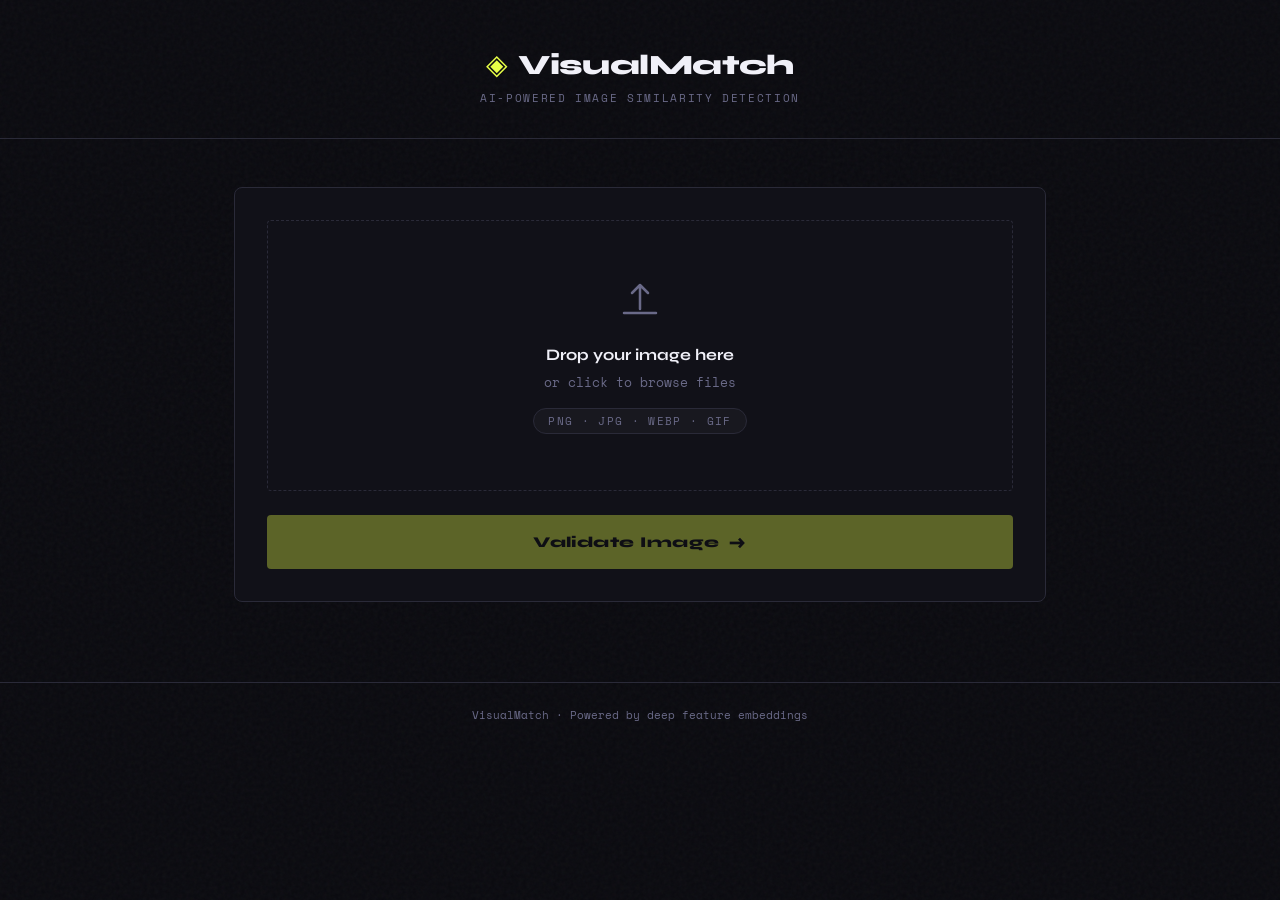
==== Frontend_Website/index.html @ 3f27ea81 "Added Frontend_Website with index.html, script.js, and style.css" ====
<!DOCTYPE html>
<html lang="en">
<head>
  <meta charset="UTF-8" />
  <meta name="viewport" content="width=device-width, initial-scale=1.0"/>
  <title>VisualMatch — Image Similarity Validator</title>
  <link rel="stylesheet" href="style.css" />
  <link href="https://fonts.googleapis.com/css2?family=Syne:wght@400;600;700;800&family=Space+Mono:ital,wght@0,400;0,700;1,400&display=swap" rel="stylesheet"/>
</head>
<body>

  <div class="noise-overlay"></div>

  <header>
    <div class="logo">
      <span class="logo-mark">◈</span>
      <span class="logo-text">VisualMatch</span>
    </div>
    <p class="tagline">AI-Powered Image Similarity Detection</p>
  </header>

  <main>
    <!-- Upload Section -->
    <section class="upload-section">
      <div class="upload-card" id="uploadCard">
        <div class="drop-zone" id="dropZone">
          <div class="drop-icon">
            <svg width="48" height="48" viewBox="0 0 48 48" fill="none">
              <path d="M24 8V32M24 8L16 16M24 8L32 16" stroke="currentColor" stroke-width="2.5" stroke-linecap="round" stroke-linejoin="round"/>
              <path d="M8 36H40" stroke="currentColor" stroke-width="2.5" stroke-linecap="round"/>
            </svg>
          </div>
          <p class="drop-title">Drop your image here</p>
          <p class="drop-sub">or click to browse files</p>
          <p class="drop-formats">PNG · JPG · WEBP · GIF</p>
          <input type="file" id="imageInput" accept="image/*" hidden />
        </div>

        <!-- Preview -->
        <div class="preview-area" id="previewArea" style="display:none;">
          <div class="preview-img-wrap">
            <img id="previewImg" src="" alt="Preview" />
            <button class="remove-btn" id="removeBtn" title="Remove image">✕</button>
          </div>
          <div class="preview-meta" id="previewMeta"></div>
        </div>

        <button class="validate-btn" id="validateBtn" onclick="uploadImage()" disabled>
          <span class="btn-text">Validate Image</span>
          <span class="btn-icon">→</span>
        </button>
      </div>
    </section>

    <!-- Loading -->
    <section class="loading-section" id="loadingSection" style="display:none;">
      <div class="loader-wrap">
        <div class="scanner">
          <div class="scanner-line"></div>
          <div class="scanner-grid"></div>
        </div>
        <p class="loading-text">Analysing visual patterns<span class="dots"></span></p>
        <p class="loading-sub">Comparing against database</p>
      </div>
    </section>

    <!-- Results -->
    <section class="results-section" id="resultsSection" style="display:none;">
      <div class="results-header">
        <div>
          <h2 class="results-title">Similarity Results</h2>
          <p class="results-sub" id="resultsSub">Top matches from database</p>
        </div>
        <button class="reset-btn" onclick="resetAll()">← New Search</button>
      </div>

      <div class="query-preview">
        <div class="query-label">Query Image</div>
        <img id="queryThumb" src="" alt="Query" />
      </div>

      <div class="results-grid" id="resultsGrid"></div>
    </section>

    <!-- Error -->
    <section class="error-section" id="errorSection" style="display:none;">
      <div class="error-card">
        <span class="error-icon">⚠</span>
        <h3 class="error-title">Something went wrong</h3>
        <p class="error-msg" id="errorMsg">Unable to connect to the server.</p>
        <button class="retry-btn" onclick="resetAll()">Try Again</button>
      </div>
    </section>

  </main>

  <footer>
    <p>VisualMatch · Powered by deep feature embeddings</p>
  </footer>

  <script src="script.js"></script>
</body>
</html>
---- Frontend_Website/style.css ----
/* ============================================================
   VisualMatch — style.css
   Aesthetic: Industrial Precision · Dark · High-contrast
   ============================================================ */

@import url('https://fonts.googleapis.com/css2?family=Syne:wght@400;600;700;800&family=Space+Mono:ital,wght@0,400;0,700;1,400&display=swap');

/* ── Reset & Root ─────────────────────────────────────────── */
*, *::before, *::after { box-sizing: border-box; margin: 0; padding: 0; }

:root {
  --bg:        #0a0a0f;
  --surface:   #111118;
  --surface2:  #18181f;
  --border:    #2a2a38;
  --accent:    #e8ff47;
  --accent2:   #47ffe8;
  --text:      #f0f0f8;
  --muted:     #6a6a88;
  --error:     #ff4747;
  --success:   #47ff8f;

  --font-display: 'Syne', sans-serif;
  --font-mono:    'Space Mono', monospace;

  --radius:    4px;
  --radius-lg: 8px;
  --transition: 0.2s cubic-bezier(0.4, 0, 0.2, 1);
}

html { scroll-behavior: smooth; }

body {
  background: var(--bg);
  color: var(--text);
  font-family: var(--font-display);
  min-height: 100vh;
  overflow-x: hidden;
  position: relative;
}

/* Noise texture overlay */
.noise-overlay {
  position: fixed; inset: 0;
  background-image: url("data:image/svg+xml,%3Csvg viewBox='0 0 256 256' xmlns='http://www.w3.org/2000/svg'%3E%3Cfilter id='noise'%3E%3CfeTurbulence type='fractalNoise' baseFrequency='0.9' numOctaves='4' stitchTiles='stitch'/%3E%3C/filter%3E%3Crect width='100%25' height='100%25' filter='url(%23noise)' opacity='0.04'/%3E%3C/svg%3E");
  pointer-events: none;
  z-index: 0;
}

/* ── Header ───────────────────────────────────────────────── */
header {
  display: flex;
  flex-direction: column;
  align-items: center;
  padding: 48px 24px 32px;
  position: relative;
  z-index: 1;
  border-bottom: 1px solid var(--border);
}

.logo {
  display: flex;
  align-items: center;
  gap: 10px;
  margin-bottom: 8px;
}

.logo-mark {
  font-size: 28px;
  color: var(--accent);
  line-height: 1;
  animation: spin-slow 12s linear infinite;
  display: inline-block;
}

@keyframes spin-slow {
  from { transform: rotate(0deg); }
  to   { transform: rotate(360deg); }
}

.logo-text {
  font-size: 28px;
  font-weight: 800;
  letter-spacing: -0.02em;
  color: var(--text);
}

.tagline {
  font-family: var(--font-mono);
  font-size: 11px;
  color: var(--muted);
  letter-spacing: 0.15em;
  text-transform: uppercase;
}

/* ── Main ─────────────────────────────────────────────────── */
main {
  max-width: 860px;
  margin: 0 auto;
  padding: 48px 24px 80px;
  position: relative;
  z-index: 1;
}

/* ── Upload Section ───────────────────────────────────────── */
.upload-section {
  animation: fadeUp 0.5s ease both;
}

@keyframes fadeUp {
  from { opacity: 0; transform: translateY(20px); }
  to   { opacity: 1; transform: translateY(0); }
}

.upload-card {
  background: var(--surface);
  border: 1px solid var(--border);
  border-radius: var(--radius-lg);
  padding: 32px;
  display: flex;
  flex-direction: column;
  gap: 24px;
}

/* Drop Zone */
.drop-zone {
  border: 1.5px dashed var(--border);
  border-radius: var(--radius);
  padding: 56px 24px;
  display: flex;
  flex-direction: column;
  align-items: center;
  gap: 8px;
  cursor: pointer;
  transition: border-color var(--transition), background var(--transition);
  text-align: center;
  position: relative;
  overflow: hidden;
}

.drop-zone::before {
  content: '';
  position: absolute; inset: 0;
  background: radial-gradient(ellipse at 50% 0%, rgba(232,255,71,0.04) 0%, transparent 70%);
  opacity: 0;
  transition: opacity var(--transition);
}

.drop-zone:hover, .drop-zone.drag-over {
  border-color: var(--accent);
  background: rgba(232,255,71,0.02);
}

.drop-zone:hover::before, .drop-zone.drag-over::before {
  opacity: 1;
}

.drop-icon {
  color: var(--muted);
  transition: color var(--transition), transform var(--transition);
  margin-bottom: 8px;
}

.drop-zone:hover .drop-icon,
.drop-zone.drag-over .drop-icon {
  color: var(--accent);
  transform: translateY(-4px);
}

.drop-title {
  font-size: 16px;
  font-weight: 700;
  color: var(--text);
}

.drop-sub {
  font-size: 13px;
  color: var(--muted);
  font-family: var(--font-mono);
}

.drop-formats {
  margin-top: 8px;
  font-size: 11px;
  font-family: var(--font-mono);
  letter-spacing: 0.12em;
  color: var(--muted);
  background: var(--surface2);
  border: 1px solid var(--border);
  border-radius: 20px;
  padding: 4px 14px;
}

/* Preview Area */
.preview-area {
  display: flex;
  align-items: center;
  gap: 20px;
  background: var(--surface2);
  border: 1px solid var(--border);
  border-radius: var(--radius);
  padding: 16px 20px;
  animation: fadeUp 0.3s ease both;
}

.preview-img-wrap {
  position: relative;
  flex-shrink: 0;
}

.preview-img-wrap img {
  width: 80px;
  height: 80px;
  object-fit: cover;
  border-radius: var(--radius);
  border: 1px solid var(--border);
  display: block;
}

.remove-btn {
  position: absolute;
  top: -8px; right: -8px;
  width: 22px; height: 22px;
  border-radius: 50%;
  background: var(--error);
  color: #fff;
  border: none;
  font-size: 10px;
  cursor: pointer;
  display: flex; align-items: center; justify-content: center;
  transition: transform var(--transition);
}

.remove-btn:hover { transform: scale(1.15); }

.preview-meta {
  flex: 1;
  font-family: var(--font-mono);
  font-size: 12px;
  color: var(--muted);
  line-height: 1.7;
}

.preview-meta strong {
  color: var(--text);
  font-family: var(--font-display);
  font-size: 14px;
  font-weight: 700;
  display: block;
  margin-bottom: 2px;
}

/* Validate Button */
.validate-btn {
  width: 100%;
  padding: 16px 24px;
  background: var(--accent);
  color: #0a0a0f;
  border: none;
  border-radius: var(--radius);
  font-family: var(--font-display);
  font-size: 15px;
  font-weight: 800;
  letter-spacing: 0.03em;
  cursor: pointer;
  display: flex;
  align-items: center;
  justify-content: center;
  gap: 10px;
  transition: background var(--transition), transform var(--transition), opacity var(--transition);
  position: relative;
  overflow: hidden;
}

.validate-btn::after {
  content: '';
  position: absolute; inset: 0;
  background: linear-gradient(90deg, transparent 0%, rgba(255,255,255,0.15) 50%, transparent 100%);
  transform: translateX(-100%);
  transition: transform 0.5s ease;
}

.validate-btn:not(:disabled):hover::after {
  transform: translateX(100%);
}

.validate-btn:not(:disabled):hover {
  background: #f5ff6e;
  transform: translateY(-1px);
}

.validate-btn:not(:disabled):active {
  transform: translateY(0);
}

.validate-btn:disabled {
  opacity: 0.35;
  cursor: not-allowed;
}

.btn-icon {
  font-size: 18px;
  transition: transform var(--transition);
}

.validate-btn:not(:disabled):hover .btn-icon {
  transform: translateX(4px);
}

/* ── Loading Section ──────────────────────────────────────── */
.loading-section {
  display: flex;
  justify-content: center;
  padding: 60px 24px;
  animation: fadeUp 0.4s ease both;
}

.loader-wrap {
  text-align: center;
  display: flex;
  flex-direction: column;
  align-items: center;
  gap: 20px;
}

.scanner {
  width: 120px;
  height: 120px;
  position: relative;
  border: 1px solid var(--border);
  border-radius: var(--radius);
  overflow: hidden;
  background: var(--surface);
}

.scanner-grid {
  position: absolute; inset: 0;
  background-image:
    linear-gradient(var(--border) 1px, transparent 1px),
    linear-gradient(90deg, var(--border) 1px, transparent 1px);
  background-size: 20px 20px;
  opacity: 0.6;
}

.scanner-line {
  position: absolute;
  top: 0; left: 0; right: 0;
  height: 2px;
  background: linear-gradient(90deg, transparent, var(--accent), transparent);
  box-shadow: 0 0 12px var(--accent), 0 0 24px rgba(232,255,71,0.4);
  animation: scan 2s ease-in-out infinite;
}

@keyframes scan {
  0%   { top: 0; opacity: 0; }
  10%  { opacity: 1; }
  90%  { opacity: 1; }
  100% { top: 100%; opacity: 0; }
}

.loading-text {
  font-size: 14px;
  font-weight: 700;
  letter-spacing: 0.05em;
  color: var(--text);
}

.loading-sub {
  font-family: var(--font-mono);
  font-size: 11px;
  color: var(--muted);
  margin-top: -12px;
  letter-spacing: 0.08em;
}

/* Animated dots */
.dots::after {
  content: '';
  animation: dots 1.5s steps(4, end) infinite;
}

@keyframes dots {
  0%   { content: ''; }
  25%  { content: '.'; }
  50%  { content: '..'; }
  75%  { content: '...'; }
  100% { content: ''; }
}

/* ── Results Section ──────────────────────────────────────── */
.results-section {
  animation: fadeUp 0.5s ease both;
}

.results-header {
  display: flex;
  align-items: flex-start;
  justify-content: space-between;
  margin-bottom: 28px;
  gap: 16px;
  flex-wrap: wrap;
}

.results-title {
  font-size: 24px;
  font-weight: 800;
  letter-spacing: -0.02em;
}

.results-sub {
  font-family: var(--font-mono);
  font-size: 12px;
  color: var(--muted);
  margin-top: 4px;
}

.reset-btn {
  padding: 10px 18px;
  background: transparent;
  color: var(--accent);
  border: 1px solid var(--accent);
  border-radius: var(--radius);
  font-family: var(--font-mono);
  font-size: 12px;
  cursor: pointer;
  transition: background var(--transition), color var(--transition);
  white-space: nowrap;
  flex-shrink: 0;
}

.reset-btn:hover {
  background: var(--accent);
  color: #0a0a0f;
}

/* Query thumb */
.query-preview {
  display: flex;
  align-items: center;
  gap: 14px;
  margin-bottom: 28px;
  padding: 14px 16px;
  background: var(--surface);
  border: 1px solid var(--border);
  border-left: 3px solid var(--accent);
  border-radius: var(--radius);
}

.query-label {
  font-family: var(--font-mono);
  font-size: 10px;
  letter-spacing: 0.15em;
  text-transform: uppercase;
  color: var(--accent);
  writing-mode: vertical-rl;
}

.query-preview img {
  width: 56px;
  height: 56px;
  object-fit: cover;
  border-radius: var(--radius);
  border: 1px solid var(--border);
}

/* Results Grid */
.results-grid {
  display: grid;
  grid-template-columns: repeat(auto-fill, minmax(200px, 1fr));
  gap: 16px;
}

/* Result Card */
.result-card {
  background: var(--surface);
  border: 1px solid var(--border);
  border-radius: var(--radius-lg);
  overflow: hidden;
  transition: border-color var(--transition), transform var(--transition);
  animation: fadeUp 0.4s ease both;
  position: relative;
}

.result-card:hover {
  border-color: var(--accent2);
  transform: translateY(-2px);
}

.result-card:nth-child(1) { animation-delay: 0.05s; }
.result-card:nth-child(2) { animation-delay: 0.10s; }
.result-card:nth-child(3) { animation-delay: 0.15s; }
.result-card:nth-child(4) { animation-delay: 0.20s; }
.result-card:nth-child(5) { animation-delay: 0.25s; }

.result-rank {
  position: absolute;
  top: 8px; left: 8px;
  width: 24px; height: 24px;
  background: rgba(10,10,15,0.85);
  border: 1px solid var(--border);
  border-radius: 50%;
  font-family: var(--font-mono);
  font-size: 10px;
  font-weight: 700;
  display: flex; align-items: center; justify-content: center;
  color: var(--muted);
  backdrop-filter: blur(4px);
}

.result-card:nth-child(1) .result-rank {
  border-color: var(--accent);
  color: var(--accent);
}

.result-img-wrap {
  width: 100%;
  aspect-ratio: 1 / 1;
  background: var(--surface2);
  overflow: hidden;
  position: relative;
}

.result-img-wrap img {
  width: 100%;
  height: 100%;
  object-fit: cover;
  transition: transform 0.3s ease;
  display: block;
}

.result-card:hover .result-img-wrap img {
  transform: scale(1.04);
}

/* Placeholder for missing images */
.img-placeholder {
  width: 100%;
  height: 100%;
  display: flex;
  align-items: center;
  justify-content: center;
  font-size: 32px;
  color: var(--border);
}

.result-body {
  padding: 12px 14px;
  display: flex;
  flex-direction: column;
  gap: 8px;
}

.result-filename {
  font-size: 12px;
  font-family: var(--font-mono);
  color: var(--text);
  white-space: nowrap;
  overflow: hidden;
  text-overflow: ellipsis;
}

.result-score-row {
  display: flex;
  align-items: center;
  justify-content: space-between;
  gap: 8px;
}

.result-pct {
  font-size: 18px;
  font-weight: 800;
  letter-spacing: -0.02em;
  color: var(--accent2);
}

.result-card:nth-child(1) .result-pct { color: var(--accent); }

.result-label {
  font-family: var(--font-mono);
  font-size: 10px;
  color: var(--muted);
  text-transform: uppercase;
  letter-spacing: 0.08em;
}

/* Progress bar */
.score-bar {
  height: 3px;
  background: var(--surface2);
  border-radius: 2px;
  overflow: hidden;
}

.score-fill {
  height: 100%;
  border-radius: 2px;
  background: var(--accent2);
  transform-origin: left;
  animation: fillBar 0.6s ease both;
  animation-delay: inherit;
}

.result-card:nth-child(1) .score-fill { background: var(--accent); }

@keyframes fillBar {
  from { transform: scaleX(0); }
  to   { transform: scaleX(1); }
}

/* ── Error Section ────────────────────────────────────────── */
.error-section {
  display: flex;
  justify-content: center;
  padding: 40px 24px;
  animation: fadeUp 0.4s ease both;
}

.error-card {
  background: var(--surface);
  border: 1px solid var(--error);
  border-radius: var(--radius-lg);
  padding: 40px 32px;
  max-width: 360px;
  width: 100%;
  text-align: center;
  display: flex;
  flex-direction: column;
  align-items: center;
  gap: 12px;
}

.error-icon {
  font-size: 32px;
  color: var(--error);
  line-height: 1;
}

.error-title {
  font-size: 18px;
  font-weight: 800;
}

.error-msg {
  font-family: var(--font-mono);
  font-size: 12px;
  color: var(--muted);
  line-height: 1.6;
}

.retry-btn {
  margin-top: 8px;
  padding: 12px 24px;
  background: var(--error);
  color: #fff;
  border: none;
  border-radius: var(--radius);
  font-family: var(--font-display);
  font-size: 13px;
  font-weight: 700;
  cursor: pointer;
  transition: opacity var(--transition), transform var(--transition);
}

.retry-btn:hover {
  opacity: 0.85;
  transform: translateY(-1px);
}

/* ── Footer ───────────────────────────────────────────────── */
footer {
  text-align: center;
  padding: 24px;
  border-top: 1px solid var(--border);
  font-family: var(--font-mono);
  font-size: 11px;
  color: var(--muted);
  position: relative;
  z-index: 1;
}

/* ── Responsive ───────────────────────────────────────────── */
@media (max-width: 600px) {
  header { padding: 32px 16px 24px; }
  main   { padding: 32px 16px 60px; }

  .upload-card { padding: 20px; }
  .drop-zone   { padding: 40px 16px; }

  .results-grid {
    grid-template-columns: repeat(2, 1fr);
    gap: 12px;
  }

  .results-header { flex-direction: column; }
  .reset-btn { align-self: flex-start; }
}

@media (max-width: 380px) {
  .results-grid { grid-template-columns: 1fr; }
}
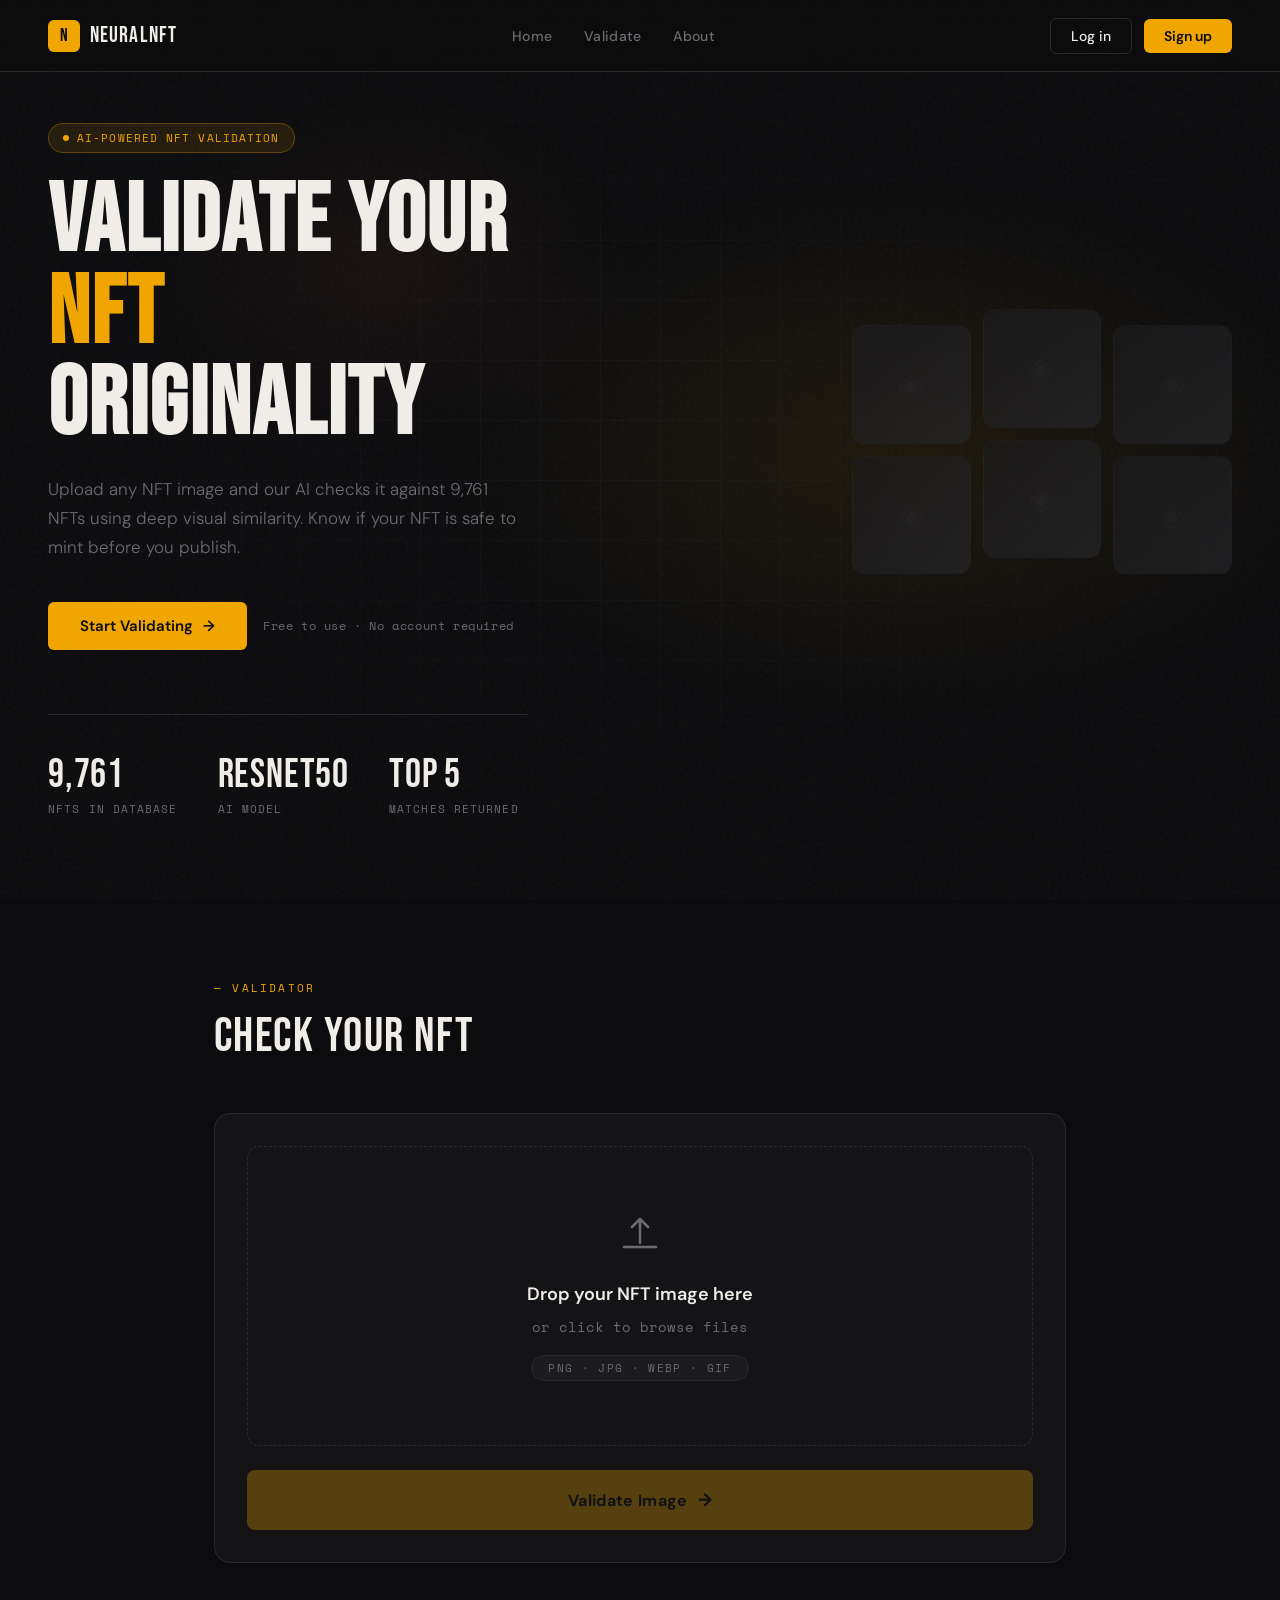
==== commit 8042c957: "Redesign frontend with hero section, navbar, login and signup pages" ====
--- a/Frontend_Website/index.html
+++ b/Frontend_Website/index.html
@@ -3,26 +3,905 @@
 <head>
   <meta charset="UTF-8" />
   <meta name="viewport" content="width=device-width, initial-scale=1.0"/>
-  <title>VisualMatch — Image Similarity Validator</title>
+  <title>NeuralNFT Validator</title>
+  <link href="https://fonts.googleapis.com/css2?family=Bebas+Neue&family=DM+Sans:wght@300;400;500;600&family=Space+Mono:wght@400;700&display=swap" rel="stylesheet"/>
   <link rel="stylesheet" href="style.css" />
-  <link href="https://fonts.googleapis.com/css2?family=Syne:wght@400;600;700;800&family=Space+Mono:ital,wght@0,400;0,700;1,400&display=swap" rel="stylesheet"/>
+  <style>
+    *, *::before, *::after { box-sizing: border-box; margin: 0; padding: 0; }
+
+    :root {
+      --bg:        #0c0c0e;
+      --surface:   #141416;
+      --surface2:  #1c1c1f;
+      --border:    #2a2a2e;
+      --accent:    #f0a500;
+      --accent2:   #ff6b35;
+      --text:      #f0ede8;
+      --muted:     #6b6b70;
+      --success:   #47ff8f;
+      --error:     #ff4747;
+      --warning:   #ffaa47;
+      --font-display: 'Bebas Neue', sans-serif;
+      --font-body:    'DM Sans', sans-serif;
+      --font-mono:    'Space Mono', monospace;
+    }
+
+    html { scroll-behavior: smooth; }
+
+    body {
+      background: var(--bg);
+      color: var(--text);
+      font-family: var(--font-body);
+      min-height: 100vh;
+      overflow-x: hidden;
+    }
+
+    /* ── NOISE OVERLAY ── */
+    .noise-overlay {
+      position: fixed; inset: 0;
+      background-image: url("data:image/svg+xml,%3Csvg viewBox='0 0 256 256' xmlns='http://www.w3.org/2000/svg'%3E%3Cfilter id='noise'%3E%3CfeTurbulence type='fractalNoise' baseFrequency='0.9' numOctaves='4' stitchTiles='stitch'/%3E%3C/filter%3E%3Crect width='100%25' height='100%25' filter='url(%23noise)' opacity='0.03'/%3E%3C/svg%3E");
+      pointer-events: none;
+      z-index: 0;
+    }
+
+    /* ── NAVBAR ── */
+    nav {
+      position: fixed; top: 0; left: 0; right: 0;
+      z-index: 100;
+      display: flex;
+      align-items: center;
+      justify-content: space-between;
+      padding: 0 48px;
+      height: 72px;
+      background: rgba(12,12,14,0.85);
+      backdrop-filter: blur(12px);
+      border-bottom: 1px solid var(--border);
+    }
+
+    .nav-logo {
+      display: flex;
+      align-items: center;
+      gap: 10px;
+      text-decoration: none;
+    }
+
+    .nav-logo-mark {
+      width: 32px; height: 32px;
+      background: var(--accent);
+      border-radius: 6px;
+      display: flex; align-items: center; justify-content: center;
+      font-family: var(--font-display);
+      font-size: 18px;
+      color: #0c0c0e;
+    }
+
+    .nav-logo-text {
+      font-family: var(--font-display);
+      font-size: 22px;
+      letter-spacing: 0.05em;
+      color: var(--text);
+    }
+
+    .nav-links {
+      display: flex;
+      align-items: center;
+      gap: 32px;
+      list-style: none;
+    }
+
+    .nav-links a {
+      font-family: var(--font-body);
+      font-size: 14px;
+      font-weight: 500;
+      color: var(--muted);
+      text-decoration: none;
+      letter-spacing: 0.02em;
+      transition: color 0.2s;
+    }
+
+    .nav-links a:hover { color: var(--text); }
+
+    .nav-actions {
+      display: flex;
+      align-items: center;
+      gap: 12px;
+    }
+
+    .btn-ghost {
+      padding: 8px 20px;
+      background: transparent;
+      color: var(--text);
+      border: 1px solid var(--border);
+      border-radius: 6px;
+      font-family: var(--font-body);
+      font-size: 14px;
+      font-weight: 500;
+      cursor: pointer;
+      text-decoration: none;
+      transition: border-color 0.2s, color 0.2s;
+    }
+
+    .btn-ghost:hover { border-color: var(--accent); color: var(--accent); }
+
+    .btn-primary {
+      padding: 8px 20px;
+      background: var(--accent);
+      color: #0c0c0e;
+      border: none;
+      border-radius: 6px;
+      font-family: var(--font-body);
+      font-size: 14px;
+      font-weight: 600;
+      cursor: pointer;
+      text-decoration: none;
+      transition: opacity 0.2s, transform 0.2s;
+    }
+
+    .btn-primary:hover { opacity: 0.9; transform: translateY(-1px); }
+
+    /* ── HERO ── */
+    .hero {
+      position: relative;
+      z-index: 1;
+      min-height: 100vh;
+      display: flex;
+      align-items: center;
+      padding: 120px 48px 80px;
+      overflow: hidden;
+    }
+
+    .hero-bg {
+      position: absolute; inset: 0;
+      background:
+        radial-gradient(ellipse 60% 50% at 70% 50%, rgba(240,165,0,0.08) 0%, transparent 60%),
+        radial-gradient(ellipse 40% 40% at 30% 30%, rgba(255,107,53,0.05) 0%, transparent 50%);
+    }
+
+    .hero-grid {
+      position: absolute; inset: 0;
+      background-image:
+        linear-gradient(var(--border) 1px, transparent 1px),
+        linear-gradient(90deg, var(--border) 1px, transparent 1px);
+      background-size: 60px 60px;
+      opacity: 0.3;
+      mask-image: radial-gradient(ellipse at center, black 0%, transparent 70%);
+    }
+
+    .hero-content {
+      position: relative;
+      max-width: 600px;
+    }
+
+    .hero-badge {
+      display: inline-flex;
+      align-items: center;
+      gap: 8px;
+      padding: 6px 14px;
+      background: rgba(240,165,0,0.1);
+      border: 1px solid rgba(240,165,0,0.3);
+      border-radius: 20px;
+      font-family: var(--font-mono);
+      font-size: 11px;
+      color: var(--accent);
+      letter-spacing: 0.1em;
+      text-transform: uppercase;
+      margin-bottom: 24px;
+    }
+
+    .hero-badge-dot {
+      width: 6px; height: 6px;
+      background: var(--accent);
+      border-radius: 50%;
+      animation: pulse 2s ease-in-out infinite;
+    }
+
+    @keyframes pulse {
+      0%, 100% { opacity: 1; transform: scale(1); }
+      50% { opacity: 0.5; transform: scale(0.8); }
+    }
+
+    .hero-title {
+      font-family: var(--font-display);
+      font-size: clamp(56px, 8vw, 96px);
+      line-height: 0.95;
+      letter-spacing: 0.02em;
+      color: var(--text);
+      margin-bottom: 24px;
+    }
+
+    .hero-title span {
+      color: var(--accent);
+    }
+
+    .hero-desc {
+      font-size: 17px;
+      font-weight: 300;
+      line-height: 1.7;
+      color: var(--muted);
+      max-width: 480px;
+      margin-bottom: 40px;
+    }
+
+    .hero-actions {
+      display: flex;
+      align-items: center;
+      gap: 16px;
+      flex-wrap: wrap;
+    }
+
+    .hero-cta {
+      padding: 14px 32px;
+      background: var(--accent);
+      color: #0c0c0e;
+      border: none;
+      border-radius: 6px;
+      font-family: var(--font-body);
+      font-size: 15px;
+      font-weight: 600;
+      cursor: pointer;
+      text-decoration: none;
+      display: inline-flex;
+      align-items: center;
+      gap: 10px;
+      transition: opacity 0.2s, transform 0.2s;
+    }
+
+    .hero-cta:hover { opacity: 0.9; transform: translateY(-2px); }
+
+    .hero-cta-arrow {
+      transition: transform 0.2s;
+    }
+
+    .hero-cta:hover .hero-cta-arrow { transform: translateX(4px); }
+
+    .hero-secondary {
+      font-family: var(--font-mono);
+      font-size: 12px;
+      color: var(--muted);
+      letter-spacing: 0.05em;
+    }
+
+    /* Stats */
+    .hero-stats {
+      display: flex;
+      gap: 40px;
+      margin-top: 64px;
+      padding-top: 40px;
+      border-top: 1px solid var(--border);
+      flex-wrap: wrap;
+    }
+
+    .stat-item {}
+
+    .stat-value {
+      font-family: var(--font-display);
+      font-size: 40px;
+      color: var(--text);
+      letter-spacing: 0.02em;
+      line-height: 1;
+    }
+
+    .stat-label {
+      font-family: var(--font-mono);
+      font-size: 11px;
+      color: var(--muted);
+      letter-spacing: 0.1em;
+      text-transform: uppercase;
+      margin-top: 6px;
+    }
+
+    /* Hero visual */
+    .hero-visual {
+      position: absolute;
+      right: 48px;
+      top: 50%;
+      transform: translateY(-50%);
+      display: grid;
+      grid-template-columns: repeat(3, 1fr);
+      gap: 12px;
+      width: 380px;
+      opacity: 0.6;
+    }
+
+    .hero-nft-card {
+      background: var(--surface);
+      border: 1px solid var(--border);
+      border-radius: 12px;
+      aspect-ratio: 1;
+      overflow: hidden;
+      position: relative;
+    }
+
+    .hero-nft-card:nth-child(2) { transform: translateY(-16px); }
+    .hero-nft-card:nth-child(5) { transform: translateY(-16px); }
+
+    .hero-nft-inner {
+      width: 100%; height: 100%;
+      background: linear-gradient(135deg, var(--surface2) 0%, var(--border) 100%);
+      display: flex; align-items: center; justify-content: center;
+      font-size: 32px;
+      color: var(--border);
+    }
+
+    /* ── MAIN CONTENT ── */
+    main {
+      position: relative;
+      z-index: 1;
+      max-width: 900px;
+      margin: 0 auto;
+      padding: 80px 24px 100px;
+    }
+
+    .section-label {
+      font-family: var(--font-mono);
+      font-size: 11px;
+      color: var(--accent);
+      letter-spacing: 0.2em;
+      text-transform: uppercase;
+      margin-bottom: 12px;
+    }
+
+    .section-title {
+      font-family: var(--font-display);
+      font-size: 48px;
+      letter-spacing: 0.03em;
+      color: var(--text);
+      margin-bottom: 48px;
+    }
+
+    /* ── UPLOAD SECTION ── */
+    .upload-section {
+      animation: fadeUp 0.5s ease both;
+    }
+
+    @keyframes fadeUp {
+      from { opacity: 0; transform: translateY(20px); }
+      to   { opacity: 1; transform: translateY(0); }
+    }
+
+    .upload-card {
+      background: var(--surface);
+      border: 1px solid var(--border);
+      border-radius: 16px;
+      padding: 32px;
+      display: flex;
+      flex-direction: column;
+      gap: 24px;
+    }
+
+    .drop-zone {
+      border: 1.5px dashed var(--border);
+      border-radius: 12px;
+      padding: 64px 24px;
+      display: flex;
+      flex-direction: column;
+      align-items: center;
+      gap: 10px;
+      cursor: pointer;
+      transition: border-color 0.2s, background 0.2s;
+      text-align: center;
+      position: relative;
+    }
+
+    .drop-zone:hover, .drop-zone.drag-over {
+      border-color: var(--accent);
+      background: rgba(240,165,0,0.03);
+    }
+
+    .drop-icon {
+      color: var(--muted);
+      margin-bottom: 8px;
+      transition: color 0.2s, transform 0.2s;
+    }
+
+    .drop-zone:hover .drop-icon { color: var(--accent); transform: translateY(-4px); }
+
+    .drop-title {
+      font-family: var(--font-body);
+      font-size: 18px;
+      font-weight: 600;
+      color: var(--text);
+    }
+
+    .drop-sub {
+      font-size: 14px;
+      color: var(--muted);
+    }
+
+    .drop-formats {
+      margin-top: 8px;
+      font-family: var(--font-mono);
+      font-size: 11px;
+      letter-spacing: 0.12em;
+      color: var(--muted);
+      background: var(--surface2);
+      border: 1px solid var(--border);
+      border-radius: 20px;
+      padding: 4px 16px;
+    }
+
+    /* Preview */
+    .preview-area {
+      display: flex;
+      align-items: center;
+      gap: 20px;
+      background: var(--surface2);
+      border: 1px solid var(--border);
+      border-radius: 12px;
+      padding: 16px 20px;
+      animation: fadeUp 0.3s ease both;
+    }
+
+    .preview-img-wrap {
+      position: relative;
+      flex-shrink: 0;
+    }
+
+    .preview-img-wrap img {
+      width: 80px; height: 80px;
+      object-fit: cover;
+      border-radius: 8px;
+      border: 1px solid var(--border);
+      display: block;
+    }
+
+    .remove-btn {
+      position: absolute;
+      top: -8px; right: -8px;
+      width: 22px; height: 22px;
+      border-radius: 50%;
+      background: var(--error);
+      color: #fff;
+      border: none;
+      font-size: 10px;
+      cursor: pointer;
+      display: flex; align-items: center; justify-content: center;
+      transition: transform 0.2s;
+    }
+
+    .remove-btn:hover { transform: scale(1.15); }
+
+    .preview-meta {
+      flex: 1;
+      font-family: var(--font-mono);
+      font-size: 12px;
+      color: var(--muted);
+      line-height: 1.7;
+    }
+
+    .preview-meta strong {
+      color: var(--text);
+      font-family: var(--font-body);
+      font-size: 14px;
+      font-weight: 600;
+      display: block;
+      margin-bottom: 2px;
+    }
+
+    /* Validate Button */
+    .validate-btn {
+      width: 100%;
+      padding: 18px 24px;
+      background: var(--accent);
+      color: #0c0c0e;
+      border: none;
+      border-radius: 8px;
+      font-family: var(--font-body);
+      font-size: 16px;
+      font-weight: 700;
+      cursor: pointer;
+      display: flex;
+      align-items: center;
+      justify-content: center;
+      gap: 10px;
+      transition: opacity 0.2s, transform 0.2s;
+      letter-spacing: 0.02em;
+    }
+
+    .validate-btn:not(:disabled):hover { opacity: 0.9; transform: translateY(-1px); }
+    .validate-btn:disabled { opacity: 0.3; cursor: not-allowed; }
+
+    .btn-icon { font-size: 18px; transition: transform 0.2s; }
+    .validate-btn:not(:disabled):hover .btn-icon { transform: translateX(4px); }
+
+    /* ── LOADING ── */
+    .loading-section {
+      display: flex;
+      justify-content: center;
+      padding: 80px 24px;
+      animation: fadeUp 0.4s ease both;
+    }
+
+    .loader-wrap {
+      text-align: center;
+      display: flex;
+      flex-direction: column;
+      align-items: center;
+      gap: 24px;
+    }
+
+    .scanner {
+      width: 120px; height: 120px;
+      position: relative;
+      border: 1px solid var(--border);
+      border-radius: 12px;
+      overflow: hidden;
+      background: var(--surface);
+    }
+
+    .scanner-grid {
+      position: absolute; inset: 0;
+      background-image:
+        linear-gradient(var(--border) 1px, transparent 1px),
+        linear-gradient(90deg, var(--border) 1px, transparent 1px);
+      background-size: 20px 20px;
+      opacity: 0.6;
+    }
+
+    .scanner-line {
+      position: absolute;
+      top: 0; left: 0; right: 0;
+      height: 2px;
+      background: linear-gradient(90deg, transparent, var(--accent), transparent);
+      animation: scan 2s ease-in-out infinite;
+    }
+
+    @keyframes scan {
+      0%   { top: 0; opacity: 0; }
+      10%  { opacity: 1; }
+      90%  { opacity: 1; }
+      100% { top: 100%; opacity: 0; }
+    }
+
+    .loading-text {
+      font-family: var(--font-display);
+      font-size: 24px;
+      letter-spacing: 0.05em;
+      color: var(--text);
+    }
+
+    .loading-sub {
+      font-family: var(--font-mono);
+      font-size: 11px;
+      color: var(--muted);
+      margin-top: -16px;
+      letter-spacing: 0.08em;
+    }
+
+    .dots::after {
+      content: '';
+      animation: dots 1.5s steps(4, end) infinite;
+    }
+
+    @keyframes dots {
+      0%   { content: ''; }
+      25%  { content: '.'; }
+      50%  { content: '..'; }
+      75%  { content: '...'; }
+      100% { content: ''; }
+    }
+
+    /* ── RESULTS ── */
+    .results-section { animation: fadeUp 0.5s ease both; }
+
+    .results-header {
+      display: flex;
+      align-items: flex-start;
+      justify-content: space-between;
+      margin-bottom: 28px;
+      gap: 16px;
+      flex-wrap: wrap;
+    }
+
+    .results-title {
+      font-family: var(--font-display);
+      font-size: 48px;
+      letter-spacing: 0.03em;
+      color: var(--text);
+    }
+
+    .results-sub {
+      font-family: var(--font-mono);
+      font-size: 12px;
+      color: var(--muted);
+      margin-top: 4px;
+    }
+
+    .reset-btn {
+      padding: 10px 20px;
+      background: transparent;
+      color: var(--accent);
+      border: 1px solid var(--accent);
+      border-radius: 6px;
+      font-family: var(--font-mono);
+      font-size: 12px;
+      cursor: pointer;
+      transition: background 0.2s, color 0.2s;
+      white-space: nowrap;
+    }
+
+    .reset-btn:hover { background: var(--accent); color: #0c0c0e; }
+
+    .query-preview {
+      display: flex;
+      align-items: center;
+      gap: 16px;
+      margin-bottom: 28px;
+      padding: 16px 20px;
+      background: var(--surface);
+      border: 1px solid var(--border);
+      border-left: 3px solid var(--accent);
+      border-radius: 10px;
+    }
+
+    .query-label {
+      font-family: var(--font-mono);
+      font-size: 10px;
+      letter-spacing: 0.15em;
+      text-transform: uppercase;
+      color: var(--accent);
+      writing-mode: vertical-rl;
+    }
+
+    .query-preview img {
+      width: 60px; height: 60px;
+      object-fit: cover;
+      border-radius: 8px;
+      border: 1px solid var(--border);
+    }
+
+    .results-grid {
+      display: grid;
+      grid-template-columns: repeat(auto-fill, minmax(180px, 1fr));
+      gap: 16px;
+    }
+
+    .result-card {
+      background: var(--surface);
+      border: 1px solid var(--border);
+      border-radius: 14px;
+      overflow: hidden;
+      transition: border-color 0.2s, transform 0.2s;
+      animation: fadeUp 0.4s ease both;
+      position: relative;
+    }
+
+    .result-card:hover { border-color: var(--accent); transform: translateY(-3px); }
+
+    .result-rank {
+      position: absolute;
+      top: 8px; left: 8px;
+      width: 26px; height: 26px;
+      background: rgba(12,12,14,0.85);
+      border: 1px solid var(--border);
+      border-radius: 50%;
+      font-family: var(--font-mono);
+      font-size: 10px;
+      font-weight: 700;
+      display: flex; align-items: center; justify-content: center;
+      color: var(--muted);
+    }
+
+    .result-card:nth-child(1) .result-rank { border-color: var(--accent); color: var(--accent); }
+
+    .result-img-wrap {
+      width: 100%;
+      aspect-ratio: 1;
+      background: var(--surface2);
+      overflow: hidden;
+    }
+
+    .result-img-wrap img {
+      width: 100%; height: 100%;
+      object-fit: cover;
+      transition: transform 0.3s;
+      display: block;
+    }
+
+    .result-card:hover .result-img-wrap img { transform: scale(1.05); }
+
+    .img-placeholder {
+      width: 100%; height: 100%;
+      display: flex; align-items: center; justify-content: center;
+      font-size: 32px;
+      color: var(--border);
+    }
+
+    .result-body { padding: 14px; display: flex; flex-direction: column; gap: 8px; }
+
+    .result-filename {
+      font-size: 12px;
+      font-family: var(--font-mono);
+      color: var(--text);
+      white-space: nowrap;
+      overflow: hidden;
+      text-overflow: ellipsis;
+    }
+
+    .result-score-row {
+      display: flex;
+      align-items: center;
+      justify-content: space-between;
+    }
+
+    .result-pct {
+      font-family: var(--font-display);
+      font-size: 22px;
+      color: var(--accent);
+      letter-spacing: 0.02em;
+    }
+
+    .result-card:nth-child(1) .result-pct { color: var(--accent); }
+
+    .result-label {
+      font-family: var(--font-mono);
+      font-size: 10px;
+      color: var(--muted);
+      text-transform: uppercase;
+      letter-spacing: 0.08em;
+    }
+
+    .score-bar { height: 3px; background: var(--surface2); border-radius: 2px; overflow: hidden; }
+
+    .score-fill {
+      height: 100%;
+      border-radius: 2px;
+      background: var(--accent);
+      transform-origin: left;
+      animation: fillBar 0.6s ease both;
+    }
+
+    @keyframes fillBar { from { transform: scaleX(0); } to { transform: scaleX(1); } }
+
+    /* ── ERROR ── */
+    .error-section {
+      display: flex;
+      justify-content: center;
+      padding: 60px 24px;
+      animation: fadeUp 0.4s ease both;
+    }
+
+    .error-card {
+      background: var(--surface);
+      border: 1px solid var(--error);
+      border-radius: 16px;
+      padding: 48px 40px;
+      max-width: 380px;
+      width: 100%;
+      text-align: center;
+      display: flex;
+      flex-direction: column;
+      align-items: center;
+      gap: 14px;
+    }
+
+    .error-icon { font-size: 36px; color: var(--error); }
+
+    .error-title {
+      font-family: var(--font-display);
+      font-size: 28px;
+      letter-spacing: 0.03em;
+    }
+
+    .error-msg {
+      font-family: var(--font-mono);
+      font-size: 12px;
+      color: var(--muted);
+      line-height: 1.6;
+    }
+
+    .retry-btn {
+      margin-top: 8px;
+      padding: 12px 28px;
+      background: var(--error);
+      color: #fff;
+      border: none;
+      border-radius: 6px;
+      font-family: var(--font-body);
+      font-size: 14px;
+      font-weight: 600;
+      cursor: pointer;
+      transition: opacity 0.2s, transform 0.2s;
+    }
+
+    .retry-btn:hover { opacity: 0.85; transform: translateY(-1px); }
+
+    /* ── RESPONSIVE ── */
+    @media (max-width: 768px) {
+      nav { padding: 0 20px; }
+      .nav-links { display: none; }
+      .hero { padding: 100px 20px 60px; }
+      .hero-visual { display: none; }
+      main { padding: 60px 16px 80px; }
+    }
+  </style>
 </head>
 <body>
 
   <div class="noise-overlay"></div>
 
-  <header>
-    <div class="logo">
-      <span class="logo-mark">◈</span>
-      <span class="logo-text">VisualMatch</span>
+  <!-- NAVBAR -->
+  <nav>
+    <a href="#" class="nav-logo">
+      <div class="nav-logo-mark">N</div>
+      <span class="nav-logo-text">NeuralNFT</span>
+    </a>
+    <ul class="nav-links">
+      <li><a href="#hero">Home</a></li>
+      <li><a href="#validate">Validate</a></li>
+      <li><a href="login.html">About</a></li>
+    </ul>
+    <div class="nav-actions">
+      <a href="login.html" class="btn-ghost">Log in</a>
+      <a href="signup.html" class="btn-primary">Sign up</a>
     </div>
-    <p class="tagline">AI-Powered Image Similarity Detection</p>
-  </header>
-
-  <main>
-    <!-- Upload Section -->
+  </nav>
+
+  <!-- HERO -->
+  <section class="hero" id="hero">
+    <div class="hero-bg"></div>
+    <div class="hero-grid"></div>
+
+    <div class="hero-content">
+      <div class="hero-badge">
+        <div class="hero-badge-dot"></div>
+        AI-Powered NFT Validation
+      </div>
+
+      <h1 class="hero-title">
+        Validate Your<br>
+        <span>NFT</span><br>
+        Originality
+      </h1>
+
+      <p class="hero-desc">
+        Upload any NFT image and our AI checks it against 9,761 NFTs
+        using deep visual similarity. Know if your NFT is safe to mint
+        before you publish.
+      </p>
+
+      <div class="hero-actions">
+        <a href="#validate" class="hero-cta">
+          Start Validating
+          <span class="hero-cta-arrow">→</span>
+        </a>
+        <span class="hero-secondary">Free to use · No account required</span>
+      </div>
+
+      <div class="hero-stats">
+        <div class="stat-item">
+          <div class="stat-value">9,761</div>
+          <div class="stat-label">NFTs in database</div>
+        </div>
+        <div class="stat-item">
+          <div class="stat-value">ResNet50</div>
+          <div class="stat-label">AI Model</div>
+        </div>
+        <div class="stat-item">
+          <div class="stat-value">Top 5</div>
+          <div class="stat-label">Matches returned</div>
+        </div>
+      </div>
+    </div>
+
+    <div class="hero-visual">
+      <div class="hero-nft-card"><div class="hero-nft-inner">◈</div></div>
+      <div class="hero-nft-card"><div class="hero-nft-inner">◈</div></div>
+      <div class="hero-nft-card"><div class="hero-nft-inner">◈</div></div>
+      <div class="hero-nft-card"><div class="hero-nft-inner">◈</div></div>
+      <div class="hero-nft-card"><div class="hero-nft-inner">◈</div></div>
+      <div class="hero-nft-card"><div class="hero-nft-inner">◈</div></div>
+    </div>
+  </section>
+
+  <!-- VALIDATE SECTION -->
+  <main id="validate">
+    <div class="section-label">— validator</div>
+    <div class="section-title">Check Your NFT</div>
+
+    <!-- Upload -->
     <section class="upload-section">
-      <div class="upload-card" id="uploadCard">
+      <div class="upload-card">
         <div class="drop-zone" id="dropZone">
           <div class="drop-icon">
             <svg width="48" height="48" viewBox="0 0 48 48" fill="none">
@@ -30,17 +909,16 @@
               <path d="M8 36H40" stroke="currentColor" stroke-width="2.5" stroke-linecap="round"/>
             </svg>
           </div>
-          <p class="drop-title">Drop your image here</p>
+          <p class="drop-title">Drop your NFT image here</p>
           <p class="drop-sub">or click to browse files</p>
           <p class="drop-formats">PNG · JPG · WEBP · GIF</p>
           <input type="file" id="imageInput" accept="image/*" hidden />
         </div>
 
-        <!-- Preview -->
         <div class="preview-area" id="previewArea" style="display:none;">
           <div class="preview-img-wrap">
             <img id="previewImg" src="" alt="Preview" />
-            <button class="remove-btn" id="removeBtn" title="Remove image">✕</button>
+            <button class="remove-btn" id="removeBtn" title="Remove">✕</button>
           </div>
           <div class="preview-meta" id="previewMeta"></div>
         </div>
@@ -59,8 +937,8 @@
           <div class="scanner-line"></div>
           <div class="scanner-grid"></div>
         </div>
-        <p class="loading-text">Analysing visual patterns<span class="dots"></span></p>
-        <p class="loading-sub">Comparing against database</p>
+        <p class="loading-text">Analysing<span class="dots"></span></p>
+        <p class="loading-sub">Comparing against 9,761 NFTs</p>
       </div>
     </section>
 
@@ -68,14 +946,14 @@
     <section class="results-section" id="resultsSection" style="display:none;">
       <div class="results-header">
         <div>
-          <h2 class="results-title">Similarity Results</h2>
+          <h2 class="results-title">Results</h2>
           <p class="results-sub" id="resultsSub">Top matches from database</p>
         </div>
         <button class="reset-btn" onclick="resetAll()">← New Search</button>
       </div>
 
       <div class="query-preview">
-        <div class="query-label">Query Image</div>
+        <div class="query-label">Query</div>
         <img id="queryThumb" src="" alt="Query" />
       </div>
 
@@ -91,12 +969,7 @@
         <button class="retry-btn" onclick="resetAll()">Try Again</button>
       </div>
     </section>
-
   </main>
-
-  <footer>
-    <p>VisualMatch · Powered by deep feature embeddings</p>
-  </footer>
 
   <script src="script.js"></script>
 </body>
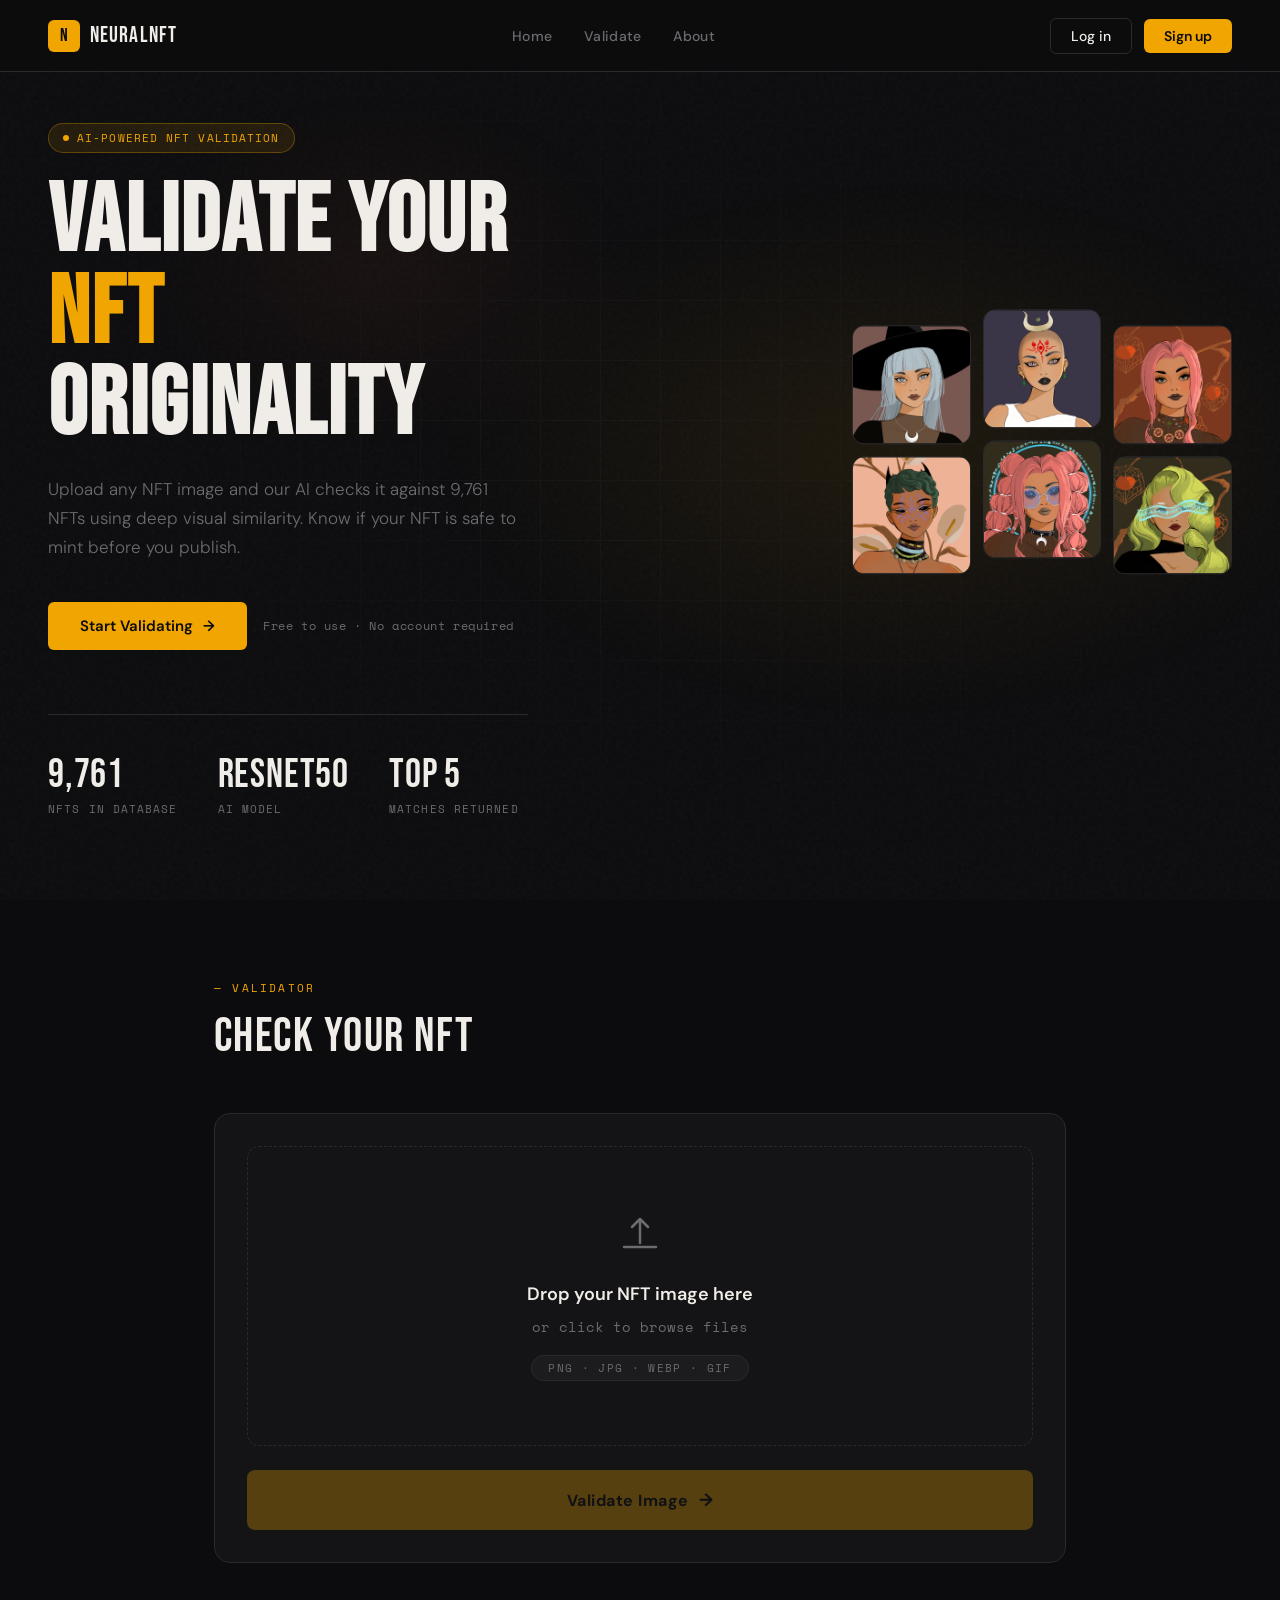
==== commit f53e1f3a: "Add real NFT images to hero section" ====
--- a/Frontend_Website/index.html
+++ b/Frontend_Website/index.html
@@ -36,7 +36,6 @@
       overflow-x: hidden;
     }
 
-    /* ── NOISE OVERLAY ── */
     .noise-overlay {
       position: fixed; inset: 0;
       background-image: url("data:image/svg+xml,%3Csvg viewBox='0 0 256 256' xmlns='http://www.w3.org/2000/svg'%3E%3Cfilter id='noise'%3E%3CfeTurbulence type='fractalNoise' baseFrequency='0.9' numOctaves='4' stitchTiles='stitch'/%3E%3C/filter%3E%3Crect width='100%25' height='100%25' filter='url(%23noise)' opacity='0.03'/%3E%3C/svg%3E");
@@ -44,7 +43,6 @@
       z-index: 0;
     }
 
-    /* ── NAVBAR ── */
     nav {
       position: fixed; top: 0; left: 0; right: 0;
       z-index: 100;
@@ -58,12 +56,7 @@
       border-bottom: 1px solid var(--border);
     }
 
-    .nav-logo {
-      display: flex;
-      align-items: center;
-      gap: 10px;
-      text-decoration: none;
-    }
+    .nav-logo { display: flex; align-items: center; gap: 10px; text-decoration: none; }
 
     .nav-logo-mark {
       width: 32px; height: 32px;
@@ -75,77 +68,25 @@
       color: #0c0c0e;
     }
 
-    .nav-logo-text {
-      font-family: var(--font-display);
-      font-size: 22px;
-      letter-spacing: 0.05em;
-      color: var(--text);
-    }
-
-    .nav-links {
-      display: flex;
-      align-items: center;
-      gap: 32px;
-      list-style: none;
-    }
-
-    .nav-links a {
-      font-family: var(--font-body);
-      font-size: 14px;
-      font-weight: 500;
-      color: var(--muted);
-      text-decoration: none;
-      letter-spacing: 0.02em;
-      transition: color 0.2s;
-    }
-
+    .nav-logo-text { font-family: var(--font-display); font-size: 22px; letter-spacing: 0.05em; color: var(--text); }
+
+    .nav-links { display: flex; align-items: center; gap: 32px; list-style: none; }
+
+    .nav-links a { font-family: var(--font-body); font-size: 14px; font-weight: 500; color: var(--muted); text-decoration: none; letter-spacing: 0.02em; transition: color 0.2s; }
     .nav-links a:hover { color: var(--text); }
 
-    .nav-actions {
-      display: flex;
-      align-items: center;
-      gap: 12px;
-    }
-
-    .btn-ghost {
-      padding: 8px 20px;
-      background: transparent;
-      color: var(--text);
-      border: 1px solid var(--border);
-      border-radius: 6px;
-      font-family: var(--font-body);
-      font-size: 14px;
-      font-weight: 500;
-      cursor: pointer;
-      text-decoration: none;
-      transition: border-color 0.2s, color 0.2s;
-    }
-
+    .nav-actions { display: flex; align-items: center; gap: 12px; }
+
+    .btn-ghost { padding: 8px 20px; background: transparent; color: var(--text); border: 1px solid var(--border); border-radius: 6px; font-family: var(--font-body); font-size: 14px; font-weight: 500; cursor: pointer; text-decoration: none; transition: border-color 0.2s, color 0.2s; }
     .btn-ghost:hover { border-color: var(--accent); color: var(--accent); }
 
-    .btn-primary {
-      padding: 8px 20px;
-      background: var(--accent);
-      color: #0c0c0e;
-      border: none;
-      border-radius: 6px;
-      font-family: var(--font-body);
-      font-size: 14px;
-      font-weight: 600;
-      cursor: pointer;
-      text-decoration: none;
-      transition: opacity 0.2s, transform 0.2s;
-    }
-
+    .btn-primary { padding: 8px 20px; background: var(--accent); color: #0c0c0e; border: none; border-radius: 6px; font-family: var(--font-body); font-size: 14px; font-weight: 600; cursor: pointer; text-decoration: none; transition: opacity 0.2s, transform 0.2s; }
     .btn-primary:hover { opacity: 0.9; transform: translateY(-1px); }
 
-    /* ── HERO ── */
     .hero {
-      position: relative;
-      z-index: 1;
+      position: relative; z-index: 1;
       min-height: 100vh;
-      display: flex;
-      align-items: center;
+      display: flex; align-items: center;
       padding: 120px 48px 80px;
       overflow: hidden;
     }
@@ -159,654 +100,139 @@
 
     .hero-grid {
       position: absolute; inset: 0;
-      background-image:
-        linear-gradient(var(--border) 1px, transparent 1px),
-        linear-gradient(90deg, var(--border) 1px, transparent 1px);
+      background-image: linear-gradient(var(--border) 1px, transparent 1px), linear-gradient(90deg, var(--border) 1px, transparent 1px);
       background-size: 60px 60px;
       opacity: 0.3;
       mask-image: radial-gradient(ellipse at center, black 0%, transparent 70%);
     }
 
-    .hero-content {
-      position: relative;
-      max-width: 600px;
-    }
+    .hero-content { position: relative; max-width: 600px; }
 
     .hero-badge {
-      display: inline-flex;
-      align-items: center;
-      gap: 8px;
+      display: inline-flex; align-items: center; gap: 8px;
       padding: 6px 14px;
       background: rgba(240,165,0,0.1);
       border: 1px solid rgba(240,165,0,0.3);
       border-radius: 20px;
-      font-family: var(--font-mono);
-      font-size: 11px;
-      color: var(--accent);
-      letter-spacing: 0.1em;
-      text-transform: uppercase;
+      font-family: var(--font-mono); font-size: 11px; color: var(--accent);
+      letter-spacing: 0.1em; text-transform: uppercase;
       margin-bottom: 24px;
     }
 
-    .hero-badge-dot {
-      width: 6px; height: 6px;
-      background: var(--accent);
-      border-radius: 50%;
-      animation: pulse 2s ease-in-out infinite;
-    }
-
-    @keyframes pulse {
-      0%, 100% { opacity: 1; transform: scale(1); }
-      50% { opacity: 0.5; transform: scale(0.8); }
-    }
-
-    .hero-title {
-      font-family: var(--font-display);
-      font-size: clamp(56px, 8vw, 96px);
-      line-height: 0.95;
-      letter-spacing: 0.02em;
-      color: var(--text);
-      margin-bottom: 24px;
-    }
-
-    .hero-title span {
-      color: var(--accent);
-    }
-
-    .hero-desc {
-      font-size: 17px;
-      font-weight: 300;
-      line-height: 1.7;
-      color: var(--muted);
-      max-width: 480px;
-      margin-bottom: 40px;
-    }
-
-    .hero-actions {
-      display: flex;
-      align-items: center;
-      gap: 16px;
-      flex-wrap: wrap;
-    }
-
-    .hero-cta {
-      padding: 14px 32px;
-      background: var(--accent);
-      color: #0c0c0e;
-      border: none;
-      border-radius: 6px;
-      font-family: var(--font-body);
-      font-size: 15px;
-      font-weight: 600;
-      cursor: pointer;
-      text-decoration: none;
-      display: inline-flex;
-      align-items: center;
-      gap: 10px;
-      transition: opacity 0.2s, transform 0.2s;
-    }
-
+    .hero-badge-dot { width: 6px; height: 6px; background: var(--accent); border-radius: 50%; animation: pulse 2s ease-in-out infinite; }
+
+    @keyframes pulse { 0%, 100% { opacity: 1; transform: scale(1); } 50% { opacity: 0.5; transform: scale(0.8); } }
+
+    .hero-title { font-family: var(--font-display); font-size: clamp(56px, 8vw, 96px); line-height: 0.95; letter-spacing: 0.02em; color: var(--text); margin-bottom: 24px; }
+    .hero-title span { color: var(--accent); }
+
+    .hero-desc { font-size: 17px; font-weight: 300; line-height: 1.7; color: var(--muted); max-width: 480px; margin-bottom: 40px; }
+
+    .hero-actions { display: flex; align-items: center; gap: 16px; flex-wrap: wrap; }
+
+    .hero-cta { padding: 14px 32px; background: var(--accent); color: #0c0c0e; border: none; border-radius: 6px; font-family: var(--font-body); font-size: 15px; font-weight: 600; cursor: pointer; text-decoration: none; display: inline-flex; align-items: center; gap: 10px; transition: opacity 0.2s, transform 0.2s; }
     .hero-cta:hover { opacity: 0.9; transform: translateY(-2px); }
-
-    .hero-cta-arrow {
-      transition: transform 0.2s;
-    }
-
+    .hero-cta-arrow { transition: transform 0.2s; }
     .hero-cta:hover .hero-cta-arrow { transform: translateX(4px); }
 
-    .hero-secondary {
-      font-family: var(--font-mono);
-      font-size: 12px;
-      color: var(--muted);
-      letter-spacing: 0.05em;
-    }
-
-    /* Stats */
-    .hero-stats {
-      display: flex;
-      gap: 40px;
-      margin-top: 64px;
-      padding-top: 40px;
-      border-top: 1px solid var(--border);
-      flex-wrap: wrap;
-    }
-
-    .stat-item {}
-
-    .stat-value {
-      font-family: var(--font-display);
-      font-size: 40px;
-      color: var(--text);
-      letter-spacing: 0.02em;
-      line-height: 1;
-    }
-
-    .stat-label {
-      font-family: var(--font-mono);
-      font-size: 11px;
-      color: var(--muted);
-      letter-spacing: 0.1em;
-      text-transform: uppercase;
-      margin-top: 6px;
-    }
-
-    /* Hero visual */
+    .hero-secondary { font-family: var(--font-mono); font-size: 12px; color: var(--muted); letter-spacing: 0.05em; }
+
+    .hero-stats { display: flex; gap: 40px; margin-top: 64px; padding-top: 40px; border-top: 1px solid var(--border); flex-wrap: wrap; }
+
+    .stat-value { font-family: var(--font-display); font-size: 40px; color: var(--text); letter-spacing: 0.02em; line-height: 1; }
+    .stat-label { font-family: var(--font-mono); font-size: 11px; color: var(--muted); letter-spacing: 0.1em; text-transform: uppercase; margin-top: 6px; }
+
     .hero-visual {
-      position: absolute;
-      right: 48px;
-      top: 50%;
-      transform: translateY(-50%);
-      display: grid;
-      grid-template-columns: repeat(3, 1fr);
-      gap: 12px;
-      width: 380px;
-      opacity: 0.6;
-    }
-
-    .hero-nft-card {
-      background: var(--surface);
-      border: 1px solid var(--border);
-      border-radius: 12px;
-      aspect-ratio: 1;
-      overflow: hidden;
-      position: relative;
-    }
-
+      position: absolute; right: 48px; top: 50%; transform: translateY(-50%);
+      display: grid; grid-template-columns: repeat(3, 1fr);
+      gap: 12px; width: 380px;
+    }
+
+    .hero-nft-card { background: var(--surface); border: 1px solid var(--border); border-radius: 12px; aspect-ratio: 1; overflow: hidden; }
     .hero-nft-card:nth-child(2) { transform: translateY(-16px); }
     .hero-nft-card:nth-child(5) { transform: translateY(-16px); }
-
-    .hero-nft-inner {
-      width: 100%; height: 100%;
-      background: linear-gradient(135deg, var(--surface2) 0%, var(--border) 100%);
-      display: flex; align-items: center; justify-content: center;
-      font-size: 32px;
-      color: var(--border);
-    }
-
-    /* ── MAIN CONTENT ── */
-    main {
-      position: relative;
-      z-index: 1;
-      max-width: 900px;
-      margin: 0 auto;
-      padding: 80px 24px 100px;
-    }
-
-    .section-label {
-      font-family: var(--font-mono);
-      font-size: 11px;
-      color: var(--accent);
-      letter-spacing: 0.2em;
-      text-transform: uppercase;
-      margin-bottom: 12px;
-    }
-
-    .section-title {
-      font-family: var(--font-display);
-      font-size: 48px;
-      letter-spacing: 0.03em;
-      color: var(--text);
-      margin-bottom: 48px;
-    }
-
-    /* ── UPLOAD SECTION ── */
-    .upload-section {
-      animation: fadeUp 0.5s ease both;
-    }
-
-    @keyframes fadeUp {
-      from { opacity: 0; transform: translateY(20px); }
-      to   { opacity: 1; transform: translateY(0); }
-    }
-
-    .upload-card {
-      background: var(--surface);
-      border: 1px solid var(--border);
-      border-radius: 16px;
-      padding: 32px;
-      display: flex;
-      flex-direction: column;
-      gap: 24px;
-    }
-
-    .drop-zone {
-      border: 1.5px dashed var(--border);
-      border-radius: 12px;
-      padding: 64px 24px;
-      display: flex;
-      flex-direction: column;
-      align-items: center;
-      gap: 10px;
-      cursor: pointer;
-      transition: border-color 0.2s, background 0.2s;
-      text-align: center;
-      position: relative;
-    }
-
-    .drop-zone:hover, .drop-zone.drag-over {
-      border-color: var(--accent);
-      background: rgba(240,165,0,0.03);
-    }
-
-    .drop-icon {
-      color: var(--muted);
-      margin-bottom: 8px;
-      transition: color 0.2s, transform 0.2s;
-    }
-
+    .hero-nft-card img { width: 100%; height: 100%; object-fit: cover; display: block; transition: transform 0.3s; }
+    .hero-nft-card:hover img { transform: scale(1.05); }
+
+    main { position: relative; z-index: 1; max-width: 900px; margin: 0 auto; padding: 80px 24px 100px; }
+
+    .section-label { font-family: var(--font-mono); font-size: 11px; color: var(--accent); letter-spacing: 0.2em; text-transform: uppercase; margin-bottom: 12px; }
+    .section-title { font-family: var(--font-display); font-size: 48px; letter-spacing: 0.03em; color: var(--text); margin-bottom: 48px; }
+
+    .upload-section { animation: fadeUp 0.5s ease both; }
+
+    @keyframes fadeUp { from { opacity: 0; transform: translateY(20px); } to { opacity: 1; transform: translateY(0); } }
+
+    .upload-card { background: var(--surface); border: 1px solid var(--border); border-radius: 16px; padding: 32px; display: flex; flex-direction: column; gap: 24px; }
+
+    .drop-zone { border: 1.5px dashed var(--border); border-radius: 12px; padding: 64px 24px; display: flex; flex-direction: column; align-items: center; gap: 10px; cursor: pointer; transition: border-color 0.2s, background 0.2s; text-align: center; }
+    .drop-zone:hover, .drop-zone.drag-over { border-color: var(--accent); background: rgba(240,165,0,0.03); }
+    .drop-icon { color: var(--muted); margin-bottom: 8px; transition: color 0.2s, transform 0.2s; }
     .drop-zone:hover .drop-icon { color: var(--accent); transform: translateY(-4px); }
-
-    .drop-title {
-      font-family: var(--font-body);
-      font-size: 18px;
-      font-weight: 600;
-      color: var(--text);
-    }
-
-    .drop-sub {
-      font-size: 14px;
-      color: var(--muted);
-    }
-
-    .drop-formats {
-      margin-top: 8px;
-      font-family: var(--font-mono);
-      font-size: 11px;
-      letter-spacing: 0.12em;
-      color: var(--muted);
-      background: var(--surface2);
-      border: 1px solid var(--border);
-      border-radius: 20px;
-      padding: 4px 16px;
-    }
-
-    /* Preview */
-    .preview-area {
-      display: flex;
-      align-items: center;
-      gap: 20px;
-      background: var(--surface2);
-      border: 1px solid var(--border);
-      border-radius: 12px;
-      padding: 16px 20px;
-      animation: fadeUp 0.3s ease both;
-    }
-
-    .preview-img-wrap {
-      position: relative;
-      flex-shrink: 0;
-    }
-
-    .preview-img-wrap img {
-      width: 80px; height: 80px;
-      object-fit: cover;
-      border-radius: 8px;
-      border: 1px solid var(--border);
-      display: block;
-    }
-
-    .remove-btn {
-      position: absolute;
-      top: -8px; right: -8px;
-      width: 22px; height: 22px;
-      border-radius: 50%;
-      background: var(--error);
-      color: #fff;
-      border: none;
-      font-size: 10px;
-      cursor: pointer;
-      display: flex; align-items: center; justify-content: center;
-      transition: transform 0.2s;
-    }
-
+    .drop-title { font-size: 18px; font-weight: 600; color: var(--text); }
+    .drop-sub { font-size: 14px; color: var(--muted); }
+    .drop-formats { margin-top: 8px; font-family: var(--font-mono); font-size: 11px; letter-spacing: 0.12em; color: var(--muted); background: var(--surface2); border: 1px solid var(--border); border-radius: 20px; padding: 4px 16px; }
+
+    .preview-area { display: flex; align-items: center; gap: 20px; background: var(--surface2); border: 1px solid var(--border); border-radius: 12px; padding: 16px 20px; }
+    .preview-img-wrap { position: relative; flex-shrink: 0; }
+    .preview-img-wrap img { width: 80px; height: 80px; object-fit: cover; border-radius: 8px; border: 1px solid var(--border); display: block; }
+    .remove-btn { position: absolute; top: -8px; right: -8px; width: 22px; height: 22px; border-radius: 50%; background: var(--error); color: #fff; border: none; font-size: 10px; cursor: pointer; display: flex; align-items: center; justify-content: center; transition: transform 0.2s; }
     .remove-btn:hover { transform: scale(1.15); }
-
-    .preview-meta {
-      flex: 1;
-      font-family: var(--font-mono);
-      font-size: 12px;
-      color: var(--muted);
-      line-height: 1.7;
-    }
-
-    .preview-meta strong {
-      color: var(--text);
-      font-family: var(--font-body);
-      font-size: 14px;
-      font-weight: 600;
-      display: block;
-      margin-bottom: 2px;
-    }
-
-    /* Validate Button */
-    .validate-btn {
-      width: 100%;
-      padding: 18px 24px;
-      background: var(--accent);
-      color: #0c0c0e;
-      border: none;
-      border-radius: 8px;
-      font-family: var(--font-body);
-      font-size: 16px;
-      font-weight: 700;
-      cursor: pointer;
-      display: flex;
-      align-items: center;
-      justify-content: center;
-      gap: 10px;
-      transition: opacity 0.2s, transform 0.2s;
-      letter-spacing: 0.02em;
-    }
-
+    .preview-meta { flex: 1; font-family: var(--font-mono); font-size: 12px; color: var(--muted); line-height: 1.7; }
+    .preview-meta strong { color: var(--text); font-family: var(--font-body); font-size: 14px; font-weight: 600; display: block; margin-bottom: 2px; }
+
+    .validate-btn { width: 100%; padding: 18px 24px; background: var(--accent); color: #0c0c0e; border: none; border-radius: 8px; font-family: var(--font-body); font-size: 16px; font-weight: 700; cursor: pointer; display: flex; align-items: center; justify-content: center; gap: 10px; transition: opacity 0.2s, transform 0.2s; }
     .validate-btn:not(:disabled):hover { opacity: 0.9; transform: translateY(-1px); }
     .validate-btn:disabled { opacity: 0.3; cursor: not-allowed; }
-
     .btn-icon { font-size: 18px; transition: transform 0.2s; }
     .validate-btn:not(:disabled):hover .btn-icon { transform: translateX(4px); }
 
-    /* ── LOADING ── */
-    .loading-section {
-      display: flex;
-      justify-content: center;
-      padding: 80px 24px;
-      animation: fadeUp 0.4s ease both;
-    }
-
-    .loader-wrap {
-      text-align: center;
-      display: flex;
-      flex-direction: column;
-      align-items: center;
-      gap: 24px;
-    }
-
-    .scanner {
-      width: 120px; height: 120px;
-      position: relative;
-      border: 1px solid var(--border);
-      border-radius: 12px;
-      overflow: hidden;
-      background: var(--surface);
-    }
-
-    .scanner-grid {
-      position: absolute; inset: 0;
-      background-image:
-        linear-gradient(var(--border) 1px, transparent 1px),
-        linear-gradient(90deg, var(--border) 1px, transparent 1px);
-      background-size: 20px 20px;
-      opacity: 0.6;
-    }
-
-    .scanner-line {
-      position: absolute;
-      top: 0; left: 0; right: 0;
-      height: 2px;
-      background: linear-gradient(90deg, transparent, var(--accent), transparent);
-      animation: scan 2s ease-in-out infinite;
-    }
-
-    @keyframes scan {
-      0%   { top: 0; opacity: 0; }
-      10%  { opacity: 1; }
-      90%  { opacity: 1; }
-      100% { top: 100%; opacity: 0; }
-    }
-
-    .loading-text {
-      font-family: var(--font-display);
-      font-size: 24px;
-      letter-spacing: 0.05em;
-      color: var(--text);
-    }
-
-    .loading-sub {
-      font-family: var(--font-mono);
-      font-size: 11px;
-      color: var(--muted);
-      margin-top: -16px;
-      letter-spacing: 0.08em;
-    }
-
-    .dots::after {
-      content: '';
-      animation: dots 1.5s steps(4, end) infinite;
-    }
-
-    @keyframes dots {
-      0%   { content: ''; }
-      25%  { content: '.'; }
-      50%  { content: '..'; }
-      75%  { content: '...'; }
-      100% { content: ''; }
-    }
-
-    /* ── RESULTS ── */
+    .loading-section { display: flex; justify-content: center; padding: 80px 24px; animation: fadeUp 0.4s ease both; }
+    .loader-wrap { text-align: center; display: flex; flex-direction: column; align-items: center; gap: 24px; }
+    .scanner { width: 120px; height: 120px; position: relative; border: 1px solid var(--border); border-radius: 12px; overflow: hidden; background: var(--surface); }
+    .scanner-grid { position: absolute; inset: 0; background-image: linear-gradient(var(--border) 1px, transparent 1px), linear-gradient(90deg, var(--border) 1px, transparent 1px); background-size: 20px 20px; opacity: 0.6; }
+    .scanner-line { position: absolute; top: 0; left: 0; right: 0; height: 2px; background: linear-gradient(90deg, transparent, var(--accent), transparent); animation: scan 2s ease-in-out infinite; }
+    @keyframes scan { 0% { top: 0; opacity: 0; } 10% { opacity: 1; } 90% { opacity: 1; } 100% { top: 100%; opacity: 0; } }
+    .loading-text { font-family: var(--font-display); font-size: 24px; letter-spacing: 0.05em; color: var(--text); }
+    .loading-sub { font-family: var(--font-mono); font-size: 11px; color: var(--muted); margin-top: -16px; letter-spacing: 0.08em; }
+    .dots::after { content: ''; animation: dots 1.5s steps(4, end) infinite; }
+    @keyframes dots { 0% { content: ''; } 25% { content: '.'; } 50% { content: '..'; } 75% { content: '...'; } 100% { content: ''; } }
+
     .results-section { animation: fadeUp 0.5s ease both; }
-
-    .results-header {
-      display: flex;
-      align-items: flex-start;
-      justify-content: space-between;
-      margin-bottom: 28px;
-      gap: 16px;
-      flex-wrap: wrap;
-    }
-
-    .results-title {
-      font-family: var(--font-display);
-      font-size: 48px;
-      letter-spacing: 0.03em;
-      color: var(--text);
-    }
-
-    .results-sub {
-      font-family: var(--font-mono);
-      font-size: 12px;
-      color: var(--muted);
-      margin-top: 4px;
-    }
-
-    .reset-btn {
-      padding: 10px 20px;
-      background: transparent;
-      color: var(--accent);
-      border: 1px solid var(--accent);
-      border-radius: 6px;
-      font-family: var(--font-mono);
-      font-size: 12px;
-      cursor: pointer;
-      transition: background 0.2s, color 0.2s;
-      white-space: nowrap;
-    }
-
+    .results-header { display: flex; align-items: flex-start; justify-content: space-between; margin-bottom: 28px; gap: 16px; flex-wrap: wrap; }
+    .results-title { font-family: var(--font-display); font-size: 48px; letter-spacing: 0.03em; color: var(--text); }
+    .results-sub { font-family: var(--font-mono); font-size: 12px; color: var(--muted); margin-top: 4px; }
+    .reset-btn { padding: 10px 20px; background: transparent; color: var(--accent); border: 1px solid var(--accent); border-radius: 6px; font-family: var(--font-mono); font-size: 12px; cursor: pointer; transition: background 0.2s, color 0.2s; white-space: nowrap; }
     .reset-btn:hover { background: var(--accent); color: #0c0c0e; }
-
-    .query-preview {
-      display: flex;
-      align-items: center;
-      gap: 16px;
-      margin-bottom: 28px;
-      padding: 16px 20px;
-      background: var(--surface);
-      border: 1px solid var(--border);
-      border-left: 3px solid var(--accent);
-      border-radius: 10px;
-    }
-
-    .query-label {
-      font-family: var(--font-mono);
-      font-size: 10px;
-      letter-spacing: 0.15em;
-      text-transform: uppercase;
-      color: var(--accent);
-      writing-mode: vertical-rl;
-    }
-
-    .query-preview img {
-      width: 60px; height: 60px;
-      object-fit: cover;
-      border-radius: 8px;
-      border: 1px solid var(--border);
-    }
-
-    .results-grid {
-      display: grid;
-      grid-template-columns: repeat(auto-fill, minmax(180px, 1fr));
-      gap: 16px;
-    }
-
-    .result-card {
-      background: var(--surface);
-      border: 1px solid var(--border);
-      border-radius: 14px;
-      overflow: hidden;
-      transition: border-color 0.2s, transform 0.2s;
-      animation: fadeUp 0.4s ease both;
-      position: relative;
-    }
-
+    .query-preview { display: flex; align-items: center; gap: 16px; margin-bottom: 28px; padding: 16px 20px; background: var(--surface); border: 1px solid var(--border); border-left: 3px solid var(--accent); border-radius: 10px; }
+    .query-label { font-family: var(--font-mono); font-size: 10px; letter-spacing: 0.15em; text-transform: uppercase; color: var(--accent); writing-mode: vertical-rl; }
+    .query-preview img { width: 60px; height: 60px; object-fit: cover; border-radius: 8px; border: 1px solid var(--border); }
+    .results-grid { display: grid; grid-template-columns: repeat(auto-fill, minmax(180px, 1fr)); gap: 16px; }
+    .result-card { background: var(--surface); border: 1px solid var(--border); border-radius: 14px; overflow: hidden; transition: border-color 0.2s, transform 0.2s; animation: fadeUp 0.4s ease both; position: relative; }
     .result-card:hover { border-color: var(--accent); transform: translateY(-3px); }
-
-    .result-rank {
-      position: absolute;
-      top: 8px; left: 8px;
-      width: 26px; height: 26px;
-      background: rgba(12,12,14,0.85);
-      border: 1px solid var(--border);
-      border-radius: 50%;
-      font-family: var(--font-mono);
-      font-size: 10px;
-      font-weight: 700;
-      display: flex; align-items: center; justify-content: center;
-      color: var(--muted);
-    }
-
+    .result-rank { position: absolute; top: 8px; left: 8px; width: 26px; height: 26px; background: rgba(12,12,14,0.85); border: 1px solid var(--border); border-radius: 50%; font-family: var(--font-mono); font-size: 10px; font-weight: 700; display: flex; align-items: center; justify-content: center; color: var(--muted); }
     .result-card:nth-child(1) .result-rank { border-color: var(--accent); color: var(--accent); }
-
-    .result-img-wrap {
-      width: 100%;
-      aspect-ratio: 1;
-      background: var(--surface2);
-      overflow: hidden;
-    }
-
-    .result-img-wrap img {
-      width: 100%; height: 100%;
-      object-fit: cover;
-      transition: transform 0.3s;
-      display: block;
-    }
-
+    .result-img-wrap { width: 100%; aspect-ratio: 1; background: var(--surface2); overflow: hidden; }
+    .result-img-wrap img { width: 100%; height: 100%; object-fit: cover; transition: transform 0.3s; display: block; }
     .result-card:hover .result-img-wrap img { transform: scale(1.05); }
-
-    .img-placeholder {
-      width: 100%; height: 100%;
-      display: flex; align-items: center; justify-content: center;
-      font-size: 32px;
-      color: var(--border);
-    }
-
+    .img-placeholder { width: 100%; height: 100%; display: flex; align-items: center; justify-content: center; font-size: 32px; color: var(--border); }
     .result-body { padding: 14px; display: flex; flex-direction: column; gap: 8px; }
-
-    .result-filename {
-      font-size: 12px;
-      font-family: var(--font-mono);
-      color: var(--text);
-      white-space: nowrap;
-      overflow: hidden;
-      text-overflow: ellipsis;
-    }
-
-    .result-score-row {
-      display: flex;
-      align-items: center;
-      justify-content: space-between;
-    }
-
-    .result-pct {
-      font-family: var(--font-display);
-      font-size: 22px;
-      color: var(--accent);
-      letter-spacing: 0.02em;
-    }
-
-    .result-card:nth-child(1) .result-pct { color: var(--accent); }
-
-    .result-label {
-      font-family: var(--font-mono);
-      font-size: 10px;
-      color: var(--muted);
-      text-transform: uppercase;
-      letter-spacing: 0.08em;
-    }
-
+    .result-filename { font-size: 12px; font-family: var(--font-mono); color: var(--text); white-space: nowrap; overflow: hidden; text-overflow: ellipsis; }
+    .result-score-row { display: flex; align-items: center; justify-content: space-between; }
+    .result-pct { font-family: var(--font-display); font-size: 22px; color: var(--accent); letter-spacing: 0.02em; }
+    .result-label { font-family: var(--font-mono); font-size: 10px; color: var(--muted); text-transform: uppercase; letter-spacing: 0.08em; }
     .score-bar { height: 3px; background: var(--surface2); border-radius: 2px; overflow: hidden; }
-
-    .score-fill {
-      height: 100%;
-      border-radius: 2px;
-      background: var(--accent);
-      transform-origin: left;
-      animation: fillBar 0.6s ease both;
-    }
-
+    .score-fill { height: 100%; border-radius: 2px; background: var(--accent); transform-origin: left; animation: fillBar 0.6s ease both; }
     @keyframes fillBar { from { transform: scaleX(0); } to { transform: scaleX(1); } }
 
-    /* ── ERROR ── */
-    .error-section {
-      display: flex;
-      justify-content: center;
-      padding: 60px 24px;
-      animation: fadeUp 0.4s ease both;
-    }
-
-    .error-card {
-      background: var(--surface);
-      border: 1px solid var(--error);
-      border-radius: 16px;
-      padding: 48px 40px;
-      max-width: 380px;
-      width: 100%;
-      text-align: center;
-      display: flex;
-      flex-direction: column;
-      align-items: center;
-      gap: 14px;
-    }
-
+    .error-section { display: flex; justify-content: center; padding: 60px 24px; animation: fadeUp 0.4s ease both; }
+    .error-card { background: var(--surface); border: 1px solid var(--error); border-radius: 16px; padding: 48px 40px; max-width: 380px; width: 100%; text-align: center; display: flex; flex-direction: column; align-items: center; gap: 14px; }
     .error-icon { font-size: 36px; color: var(--error); }
-
-    .error-title {
-      font-family: var(--font-display);
-      font-size: 28px;
-      letter-spacing: 0.03em;
-    }
-
-    .error-msg {
-      font-family: var(--font-mono);
-      font-size: 12px;
-      color: var(--muted);
-      line-height: 1.6;
-    }
-
-    .retry-btn {
-      margin-top: 8px;
-      padding: 12px 28px;
-      background: var(--error);
-      color: #fff;
-      border: none;
-      border-radius: 6px;
-      font-family: var(--font-body);
-      font-size: 14px;
-      font-weight: 600;
-      cursor: pointer;
-      transition: opacity 0.2s, transform 0.2s;
-    }
-
+    .error-title { font-family: var(--font-display); font-size: 28px; letter-spacing: 0.03em; }
+    .error-msg { font-family: var(--font-mono); font-size: 12px; color: var(--muted); line-height: 1.6; }
+    .retry-btn { margin-top: 8px; padding: 12px 28px; background: var(--error); color: #fff; border: none; border-radius: 6px; font-family: var(--font-body); font-size: 14px; font-weight: 600; cursor: pointer; transition: opacity 0.2s, transform 0.2s; }
     .retry-btn:hover { opacity: 0.85; transform: translateY(-1px); }
 
-    /* ── RESPONSIVE ── */
     @media (max-width: 768px) {
       nav { padding: 0 20px; }
       .nav-links { display: none; }
@@ -817,10 +243,8 @@
   </style>
 </head>
 <body>
-
   <div class="noise-overlay"></div>
 
-  <!-- NAVBAR -->
   <nav>
     <a href="#" class="nav-logo">
       <div class="nav-logo-mark">N</div>
@@ -837,29 +261,24 @@
     </div>
   </nav>
 
-  <!-- HERO -->
   <section class="hero" id="hero">
     <div class="hero-bg"></div>
     <div class="hero-grid"></div>
-
     <div class="hero-content">
       <div class="hero-badge">
         <div class="hero-badge-dot"></div>
         AI-Powered NFT Validation
       </div>
-
       <h1 class="hero-title">
         Validate Your<br>
         <span>NFT</span><br>
         Originality
       </h1>
-
       <p class="hero-desc">
         Upload any NFT image and our AI checks it against 9,761 NFTs
         using deep visual similarity. Know if your NFT is safe to mint
         before you publish.
       </p>
-
       <div class="hero-actions">
         <a href="#validate" class="hero-cta">
           Start Validating
@@ -867,7 +286,6 @@
         </a>
         <span class="hero-secondary">Free to use · No account required</span>
       </div>
-
       <div class="hero-stats">
         <div class="stat-item">
           <div class="stat-value">9,761</div>
@@ -885,21 +303,19 @@
     </div>
 
     <div class="hero-visual">
-      <div class="hero-nft-card"><div class="hero-nft-inner">◈</div></div>
-      <div class="hero-nft-card"><div class="hero-nft-inner">◈</div></div>
-      <div class="hero-nft-card"><div class="hero-nft-inner">◈</div></div>
-      <div class="hero-nft-card"><div class="hero-nft-inner">◈</div></div>
-      <div class="hero-nft-card"><div class="hero-nft-inner">◈</div></div>
-      <div class="hero-nft-card"><div class="hero-nft-inner">◈</div></div>
+      <div class="hero-nft-card"><img src="1_os.png" alt="NFT 1"></div>
+      <div class="hero-nft-card"><img src="9_os.png" alt="NFT 2"></div>
+      <div class="hero-nft-card"><img src="19_os.png" alt="NFT 3"></div>
+      <div class="hero-nft-card"><img src="111_os.png" alt="NFT 4"></div>
+      <div class="hero-nft-card"><img src="266_os.png" alt="NFT 5"></div>
+      <div class="hero-nft-card"><img src="513_os.png" alt="NFT 6"></div>
     </div>
   </section>
 
-  <!-- VALIDATE SECTION -->
   <main id="validate">
     <div class="section-label">— validator</div>
     <div class="section-title">Check Your NFT</div>
 
-    <!-- Upload -->
     <section class="upload-section">
       <div class="upload-card">
         <div class="drop-zone" id="dropZone">
@@ -930,7 +346,6 @@
       </div>
     </section>
 
-    <!-- Loading -->
     <section class="loading-section" id="loadingSection" style="display:none;">
       <div class="loader-wrap">
         <div class="scanner">
@@ -942,7 +357,6 @@
       </div>
     </section>
 
-    <!-- Results -->
     <section class="results-section" id="resultsSection" style="display:none;">
       <div class="results-header">
         <div>
@@ -951,16 +365,13 @@
         </div>
         <button class="reset-btn" onclick="resetAll()">← New Search</button>
       </div>
-
       <div class="query-preview">
         <div class="query-label">Query</div>
         <img id="queryThumb" src="" alt="Query" />
       </div>
-
       <div class="results-grid" id="resultsGrid"></div>
     </section>
 
-    <!-- Error -->
     <section class="error-section" id="errorSection" style="display:none;">
       <div class="error-card">
         <span class="error-icon">⚠</span>
